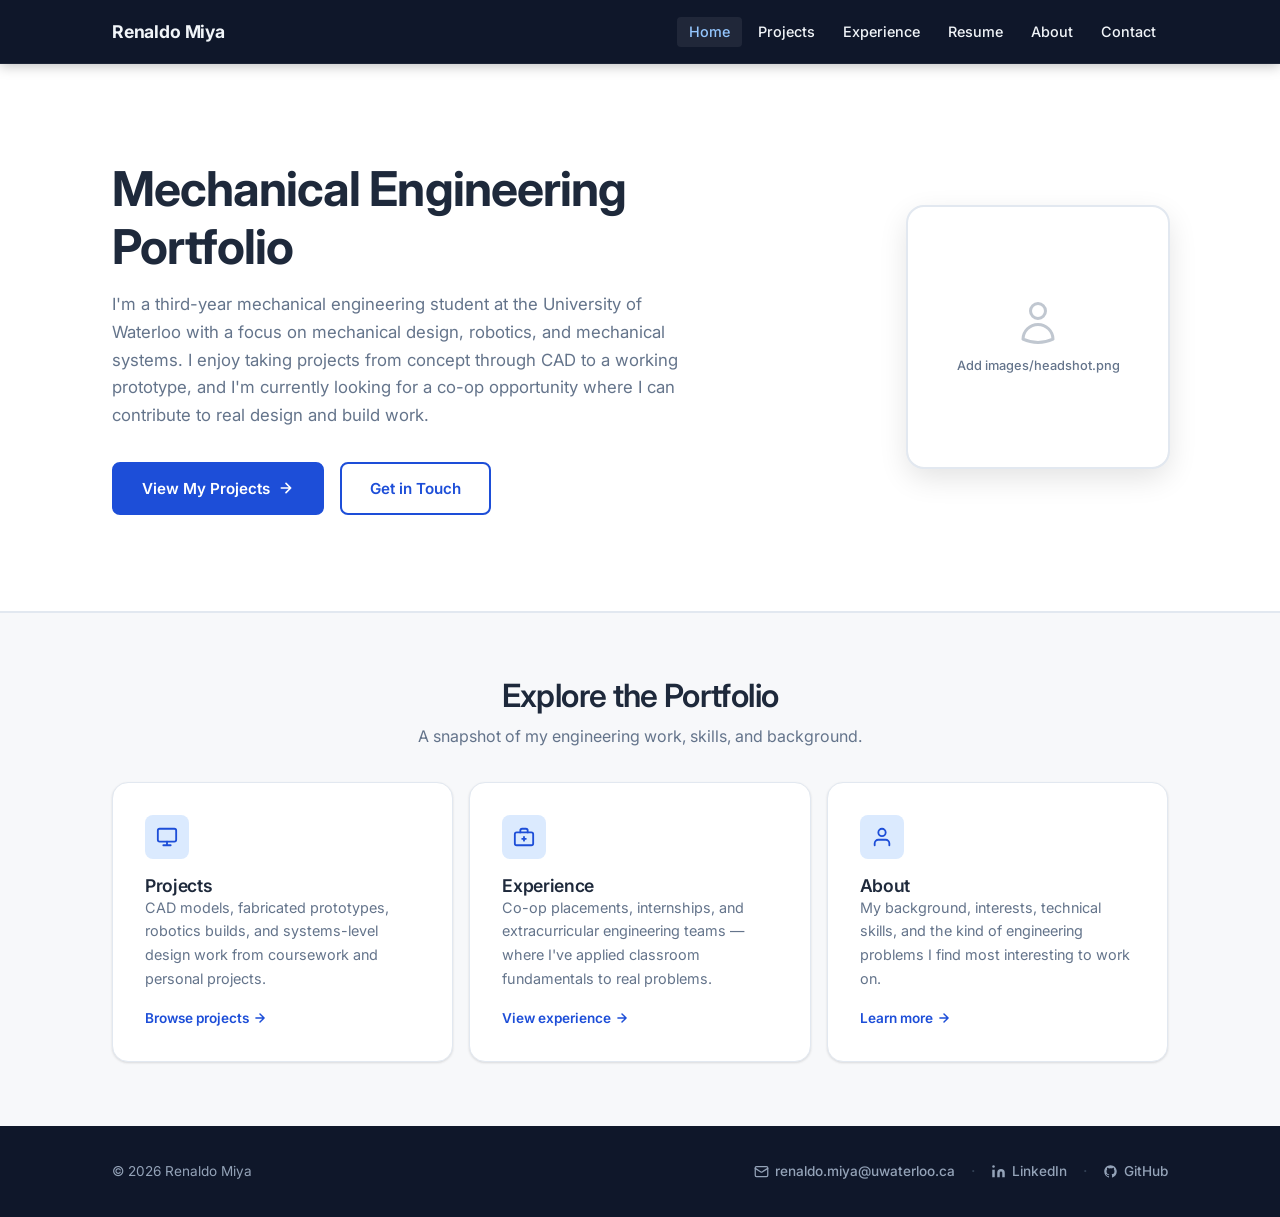
==== index.html @ 108953ff "Add files via upload" ====
<!DOCTYPE html>
<html lang="en">
<head>
  <meta charset="UTF-8" />
  <meta name="viewport" content="width=device-width, initial-scale=1.0" />
  <meta name="description" content="Renaldo Miya — Mechanical Engineering student at the University of Waterloo. Portfolio of design, robotics, and mechanical systems projects." />
  <title>Renaldo Miya — Mechanical Engineering Portfolio</title>
  <link rel="preconnect" href="https://fonts.googleapis.com" />
  <link rel="preconnect" href="https://fonts.gstatic.com" crossorigin />
  <link href="https://fonts.googleapis.com/css2?family=Inter:wght@400;500;600;700&display=swap" rel="stylesheet" />
  <link rel="stylesheet" href="style.css" />
</head>
<body>

  <!-- ======================================================
       HEADER / NAV
       ====================================================== -->
  <header class="site-header">
    <div class="container nav-inner">
      <a class="nav-logo" href="index.html">Renaldo Miya</a>

      <button class="nav-toggle" id="navToggle" aria-label="Toggle navigation" aria-expanded="false">
        <span></span>
        <span></span>
        <span></span>
      </button>

      <nav>
        <ul class="nav-links" id="navLinks" role="list">
          <li><a href="index.html"      class="active">Home</a></li>
          <li><a href="projects.html">Projects</a></li>
          <li><a href="experience.html">Experience</a></li>
          <li><a href="resume.html">Resume</a></li>
          <li><a href="about.html">About</a></li>
          <li><a href="contact.html">Contact</a></li>
        </ul>
      </nav>
    </div>
  </header>

  <main>

    <!-- ======================================================
         HERO
         ====================================================== -->
    <section class="hero">
      <div class="container hero-inner">

        <div class="hero-content">
          <h1 class="hero-headline">Mechanical Engineering Portfolio</h1>

          <p class="hero-intro">
            I'm a third-year mechanical engineering student at the University of Waterloo with a focus on
            mechanical design, robotics, and mechanical systems. I enjoy taking projects from concept through
            CAD to a working prototype, and I'm currently looking for a co-op opportunity where I can
            contribute to real design and build work.
          </p>

          <div class="hero-cta">
            <a href="projects.html" class="btn btn-primary">
              View My Projects
              <svg width="16" height="16" viewBox="0 0 24 24" fill="none" stroke="currentColor" stroke-width="2.5" stroke-linecap="round" stroke-linejoin="round" aria-hidden="true">
                <path d="M5 12h14M12 5l7 7-7 7"/>
              </svg>
            </a>
            <a href="contact.html" class="btn btn-outline">Get in Touch</a>
          </div>
        </div>

        <div class="hero-photo-wrap">
          <img
            src="images/headshot.png"
            alt="Photo of Renaldo Miya"
            class="hero-photo"
            onerror="this.parentElement.innerHTML = `
              <div class='hero-photo-placeholder'>
                <svg width='48' height='48' viewBox='0 0 24 24' fill='none' stroke='currentColor' stroke-width='1.5' aria-hidden='true'>
                  <path stroke-linecap='round' stroke-linejoin='round' d='M15.75 6a3.75 3.75 0 11-7.5 0 3.75 3.75 0 017.5 0zM4.501 20.118a7.5 7.5 0 0114.998 0A17.933 17.933 0 0112 21.75c-2.676 0-5.216-.584-7.499-1.632z'/>
                </svg>
                Add images/headshot.png
              </div>`"
          />
        </div>

      </div>
    </section>

    <hr class="divider" />

    <!-- ======================================================
         PREVIEW CARDS
         ====================================================== -->
    <section class="section preview-section">
      <div class="container">

        <div class="section-header">
          <h2>Explore the Portfolio</h2>
          <p>A snapshot of my engineering work, skills, and background.</p>
        </div>

        <div class="cards-grid">

          <!-- Projects card -->
          <a href="projects.html" class="card">
            <div class="card-icon">
              <svg width="22" height="22" viewBox="0 0 24 24" fill="none" stroke="currentColor" stroke-width="2" stroke-linecap="round" stroke-linejoin="round" aria-hidden="true">
                <rect x="2" y="3" width="20" height="14" rx="2"/>
                <path d="M8 21h8M12 17v4"/>
              </svg>
            </div>
            <div>
              <h3>Projects</h3>
              <p>CAD models, fabricated prototypes, robotics builds, and systems-level design work from coursework and personal projects.</p>
            </div>
            <span class="card-arrow">
              Browse projects
              <svg width="14" height="14" viewBox="0 0 24 24" fill="none" stroke="currentColor" stroke-width="2.5" stroke-linecap="round" stroke-linejoin="round" aria-hidden="true">
                <path d="M5 12h14M12 5l7 7-7 7"/>
              </svg>
            </span>
          </a>

          <!-- Experience card -->
          <a href="experience.html" class="card">
            <div class="card-icon">
              <svg width="22" height="22" viewBox="0 0 24 24" fill="none" stroke="currentColor" stroke-width="2" stroke-linecap="round" stroke-linejoin="round" aria-hidden="true">
                <rect x="2" y="7" width="20" height="14" rx="2"/>
                <path d="M16 7V5a2 2 0 00-2-2h-4a2 2 0 00-2 2v2"/>
                <line x1="12" y1="12" x2="12" y2="16"/>
                <line x1="10" y1="14" x2="14" y2="14"/>
              </svg>
            </div>
            <div>
              <h3>Experience</h3>
              <p>Co-op placements, internships, and extracurricular engineering teams — where I've applied classroom fundamentals to real problems.</p>
            </div>
            <span class="card-arrow">
              View experience
              <svg width="14" height="14" viewBox="0 0 24 24" fill="none" stroke="currentColor" stroke-width="2.5" stroke-linecap="round" stroke-linejoin="round" aria-hidden="true">
                <path d="M5 12h14M12 5l7 7-7 7"/>
              </svg>
            </span>
          </a>

          <!-- About card -->
          <a href="about.html" class="card">
            <div class="card-icon">
              <svg width="22" height="22" viewBox="0 0 24 24" fill="none" stroke="currentColor" stroke-width="2" stroke-linecap="round" stroke-linejoin="round" aria-hidden="true">
                <path d="M20 21v-2a4 4 0 00-4-4H8a4 4 0 00-4 4v2"/>
                <circle cx="12" cy="7" r="4"/>
              </svg>
            </div>
            <div>
              <h3>About</h3>
              <p>My background, interests, technical skills, and the kind of engineering problems I find most interesting to work on.</p>
            </div>
            <span class="card-arrow">
              Learn more
              <svg width="14" height="14" viewBox="0 0 24 24" fill="none" stroke="currentColor" stroke-width="2.5" stroke-linecap="round" stroke-linejoin="round" aria-hidden="true">
                <path d="M5 12h14M12 5l7 7-7 7"/>
              </svg>
            </span>
          </a>

        </div>
      </div>
    </section>

  </main>

  <!-- ======================================================
       FOOTER
       ====================================================== -->
  <footer class="site-footer">
    <div class="container footer-inner">
      <p class="footer-copy">&copy; 2026 Renaldo Miya</p>

      <div class="footer-links">
        <a href="mailto:renaldo.miya@uwaterloo.ca">
          <svg width="15" height="15" viewBox="0 0 24 24" fill="none" stroke="currentColor" stroke-width="2" stroke-linecap="round" stroke-linejoin="round" aria-hidden="true">
            <rect x="2" y="4" width="20" height="16" rx="2"/>
            <path d="m22 7-8.97 5.7a1.94 1.94 0 01-2.06 0L2 7"/>
          </svg>
          renaldo.miya@uwaterloo.ca
        </a>

        <span class="footer-divider" aria-hidden="true">·</span>

        <a href="https://linkedin.com/in/" target="_blank" rel="noopener noreferrer">
          <svg width="15" height="15" viewBox="0 0 24 24" fill="currentColor" aria-hidden="true">
            <path d="M16 8a6 6 0 016 6v7h-4v-7a2 2 0 00-2-2 2 2 0 00-2 2v7h-4v-7a6 6 0 016-6zM2 9h4v12H2z"/>
            <circle cx="4" cy="4" r="2"/>
          </svg>
          LinkedIn
        </a>

        <span class="footer-divider" aria-hidden="true">·</span>

        <a href="https://github.com/" target="_blank" rel="noopener noreferrer">
          <svg width="15" height="15" viewBox="0 0 24 24" fill="currentColor" aria-hidden="true">
            <path fill-rule="evenodd" clip-rule="evenodd" d="M12 2C6.477 2 2 6.477 2 12c0 4.418 2.865 8.166 6.839 9.489.5.092.682-.217.682-.482 0-.237-.009-.868-.013-1.703-2.782.604-3.369-1.342-3.369-1.342-.454-1.155-1.11-1.463-1.11-1.463-.908-.62.069-.608.069-.608 1.003.07 1.531 1.03 1.531 1.03.892 1.529 2.341 1.087 2.91.831.092-.646.35-1.086.636-1.336-2.22-.253-4.555-1.11-4.555-4.943 0-1.091.39-1.984 1.029-2.683-.103-.253-.446-1.27.098-2.647 0 0 .84-.269 2.75 1.025A9.578 9.578 0 0112 6.836c.85.004 1.705.114 2.504.336 1.909-1.294 2.747-1.025 2.747-1.025.546 1.377.203 2.394.1 2.647.64.699 1.028 1.592 1.028 2.683 0 3.842-2.339 4.687-4.566 4.935.359.309.678.919.678 1.852 0 1.336-.012 2.415-.012 2.743 0 .267.18.578.688.48C19.138 20.163 22 16.418 22 12c0-5.523-4.477-10-10-10z"/>
          </svg>
          GitHub
        </a>
      </div>
    </div>
  </footer>

  <!-- ======================================================
       NAV TOGGLE SCRIPT
       ====================================================== -->
  <script>
    const toggle = document.getElementById('navToggle');
    const links  = document.getElementById('navLinks');

    toggle.addEventListener('click', () => {
      const open = links.classList.toggle('open');
      toggle.classList.toggle('open', open);
      toggle.setAttribute('aria-expanded', String(open));
    });

    // Close drawer when a link is tapped on mobile
    links.querySelectorAll('a').forEach(a => {
      a.addEventListener('click', () => {
        links.classList.remove('open');
        toggle.classList.remove('open');
        toggle.setAttribute('aria-expanded', 'false');
      });
    });
  </script>

</body>
</html>
---- style.css ----
/* ============================================================
   TOKENS
   ============================================================ */
:root {
  --color-bg:           #f7f8fa;
  --color-surface:      #ffffff;
  --color-text:         #1e293b;
  --color-text-muted:   #64748b;
  --color-accent:       #1d4ed8;
  --color-accent-dark:  #1e40af;
  --color-accent-light: #dbeafe;
  --color-border:       #e2e8f0;
  --color-nav-bg:       #0f172a;
  --color-nav-text:     #f1f5f9;
  --color-nav-hover:    #93c5fd;
  --color-footer-bg:    #0f172a;
  --color-footer-text:  #94a3b8;

  --font-sans: 'Inter', system-ui, -apple-system, sans-serif;
  --font-mono: 'JetBrains Mono', 'Fira Code', monospace;

  --radius-sm:  4px;
  --radius-md:  8px;
  --radius-lg:  16px;

  --shadow-sm:  0 1px 3px rgba(0,0,0,.08), 0 1px 2px rgba(0,0,0,.05);
  --shadow-md:  0 4px 12px rgba(0,0,0,.10), 0 2px 4px rgba(0,0,0,.06);
  --shadow-lg:  0 10px 30px rgba(0,0,0,.12);

  --space-xs:   0.25rem;
  --space-sm:   0.5rem;
  --space-md:   1rem;
  --space-lg:   2rem;
  --space-xl:   4rem;
  --space-2xl:  6rem;

  --max-width:  1120px;
  --nav-height: 64px;
}

/* ============================================================
   RESET & BASE
   ============================================================ */
*, *::before, *::after { box-sizing: border-box; margin: 0; padding: 0; }

html {
  font-size: 16px;
  scroll-behavior: smooth;
  -webkit-text-size-adjust: 100%;
}

body {
  font-family: var(--font-sans);
  background: var(--color-bg);
  color: var(--color-text);
  line-height: 1.65;
  min-height: 100vh;
  display: flex;
  flex-direction: column;
}

main { flex: 1; }

img { display: block; max-width: 100%; height: auto; }

a { color: var(--color-accent); text-decoration: none; }
a:hover { text-decoration: underline; }

ul, ol { list-style: none; }

/* ============================================================
   TYPOGRAPHY
   ============================================================ */
h1, h2, h3, h4 {
  line-height: 1.2;
  letter-spacing: -0.02em;
  color: var(--color-text);
}

h1 { font-size: clamp(2rem, 5vw, 3rem);   font-weight: 700; }
h2 { font-size: clamp(1.5rem, 3vw, 2rem); font-weight: 600; }
h3 { font-size: 1.2rem; font-weight: 600; }

p { max-width: 65ch; }

/* ============================================================
   LAYOUT UTILITIES
   ============================================================ */
.container {
  width: 100%;
  max-width: var(--max-width);
  margin-inline: auto;
  padding-inline: var(--space-lg);
}

.section {
  padding-block: var(--space-xl);
}

/* ============================================================
   BUTTONS
   ============================================================ */
.btn {
  display: inline-flex;
  align-items: center;
  gap: var(--space-sm);
  padding: 0.75rem 1.75rem;
  border-radius: var(--radius-md);
  font-family: var(--font-sans);
  font-size: 0.95rem;
  font-weight: 600;
  cursor: pointer;
  border: 2px solid transparent;
  transition: background 0.2s, color 0.2s, border-color 0.2s, transform 0.1s;
  text-decoration: none;
}

.btn:hover { transform: translateY(-1px); text-decoration: none; }
.btn:active { transform: translateY(0); }

.btn-primary {
  background: var(--color-accent);
  color: #fff;
  border-color: var(--color-accent);
}
.btn-primary:hover {
  background: var(--color-accent-dark);
  border-color: var(--color-accent-dark);
  color: #fff;
}

.btn-outline {
  background: transparent;
  color: var(--color-accent);
  border-color: var(--color-accent);
}
.btn-outline:hover {
  background: var(--color-accent-light);
}

/* ============================================================
   HEADER & NAVIGATION
   ============================================================ */
.site-header {
  position: sticky;
  top: 0;
  z-index: 100;
  background: var(--color-nav-bg);
  height: var(--nav-height);
  border-bottom: 1px solid rgba(255,255,255,.06);
  box-shadow: 0 2px 12px rgba(0,0,0,.25);
}

.nav-inner {
  height: 100%;
  display: flex;
  align-items: center;
  justify-content: space-between;
}

.nav-logo {
  font-size: 1.1rem;
  font-weight: 700;
  color: var(--color-nav-text);
  letter-spacing: -0.01em;
  white-space: nowrap;
  text-decoration: none;
}
.nav-logo:hover { color: var(--color-nav-hover); text-decoration: none; }

.nav-links {
  display: flex;
  align-items: center;
  gap: var(--space-xs);
}

.nav-links a {
  color: var(--color-nav-text);
  font-size: 0.9rem;
  font-weight: 500;
  padding: 0.4rem 0.75rem;
  border-radius: var(--radius-sm);
  transition: color 0.15s, background 0.15s;
  text-decoration: none;
}

.nav-links a:hover,
.nav-links a.active {
  color: var(--color-nav-hover);
  background: rgba(255,255,255,.07);
  text-decoration: none;
}

/* Hamburger */
.nav-toggle {
  display: none;
  flex-direction: column;
  justify-content: center;
  gap: 5px;
  background: none;
  border: none;
  cursor: pointer;
  padding: 6px;
  border-radius: var(--radius-sm);
  transition: background 0.15s;
}

.nav-toggle:hover { background: rgba(255,255,255,.1); }

.nav-toggle span {
  display: block;
  width: 22px;
  height: 2px;
  background: var(--color-nav-text);
  border-radius: 2px;
  transition: transform 0.25s, opacity 0.25s;
}

.nav-toggle.open span:nth-child(1) { transform: translateY(7px) rotate(45deg); }
.nav-toggle.open span:nth-child(2) { opacity: 0; }
.nav-toggle.open span:nth-child(3) { transform: translateY(-7px) rotate(-45deg); }

/* Mobile drawer */
@media (max-width: 680px) {
  .site-header { height: auto; }

  .nav-inner {
    flex-wrap: wrap;
    padding-block: 0;
    height: var(--nav-height);
  }

  .nav-toggle { display: flex; }

  .nav-links {
    display: none;
    flex-direction: column;
    align-items: flex-start;
    width: 100%;
    padding: var(--space-md) 0 var(--space-md);
    border-top: 1px solid rgba(255,255,255,.08);
    gap: 2px;
  }

  .nav-links.open { display: flex; }

  .nav-links a {
    width: 100%;
    padding: 0.6rem 0.75rem;
    font-size: 0.95rem;
  }
}

/* ============================================================
   FOOTER
   ============================================================ */
.site-footer {
  background: var(--color-footer-bg);
  color: var(--color-footer-text);
  padding-block: var(--space-lg);
  margin-top: auto;
}

.footer-inner {
  display: flex;
  align-items: center;
  justify-content: space-between;
  flex-wrap: wrap;
  gap: var(--space-md);
}

.footer-copy { font-size: 0.85rem; }

.footer-links {
  display: flex;
  align-items: center;
  gap: var(--space-md);
}

.footer-links a {
  color: var(--color-footer-text);
  font-size: 0.85rem;
  font-weight: 500;
  transition: color 0.15s;
  text-decoration: none;
  display: flex;
  align-items: center;
  gap: 6px;
}

.footer-links a:hover { color: var(--color-nav-hover); text-decoration: none; }

.footer-divider { color: #334155; }

@media (max-width: 560px) {
  .footer-inner { flex-direction: column; align-items: flex-start; }
}

/* ============================================================
   HOME — HERO
   ============================================================ */
.hero {
  background: var(--color-surface);
  padding-block: var(--space-2xl);
  border-bottom: 1px solid var(--color-border);
}

.hero-inner {
  display: grid;
  grid-template-columns: 1fr auto;
  gap: var(--space-xl);
  align-items: center;
}

.hero-content { max-width: 580px; }

.hero-eyebrow {
  display: inline-flex;
  align-items: center;
  gap: var(--space-sm);
  font-size: 0.8rem;
  font-weight: 600;
  letter-spacing: 0.12em;
  text-transform: uppercase;
  color: var(--color-accent);
  background: var(--color-accent-light);
  border-radius: 100px;
  padding: 0.3rem 0.9rem;
  margin-bottom: var(--space-md);
}

.hero-headline {
  margin-bottom: var(--space-md);
}

.hero-intro {
  color: var(--color-text-muted);
  font-size: 1.05rem;
  margin-bottom: var(--space-lg);
  max-width: 55ch;
}

.hero-cta { display: flex; gap: var(--space-md); flex-wrap: wrap; }

/* Headshot */
.hero-photo-wrap {
  flex-shrink: 0;
}

.hero-photo {
  display: block;
  width: 260px;
  height: 260px;
  border-radius: var(--radius-lg);
  object-fit: cover;
  object-position: center top;
  box-shadow: var(--shadow-lg);
  border: 4px solid var(--color-surface);
  outline: 2px solid var(--color-border);
}

.hero-photo-placeholder {
  width: 260px;
  height: 260px;
  border-radius: var(--radius-lg);
  background: #ffffff;
  display: flex;
  flex-direction: column;
  align-items: center;
  justify-content: center;
  color: var(--color-text-muted);
  font-size: 0.8rem;
  font-weight: 500;
  gap: var(--space-sm);
  box-shadow: var(--shadow-lg);
  border: 4px solid var(--color-surface);
  outline: 2px solid var(--color-border);
}

.hero-photo-placeholder svg { opacity: .4; }

@media (max-width: 720px) {
  .hero-inner {
    grid-template-columns: 1fr;
    gap: var(--space-lg);
  }

  .hero-photo-wrap {
    order: -1;
    display: flex;
    justify-content: center;
  }

  .hero-photo,
  .hero-photo-placeholder {
    width: 180px;
    height: 180px;
  }

  .hero { padding-block: var(--space-xl); }
}

/* ============================================================
   HOME — PREVIEW CARDS
   ============================================================ */
.preview-section {
  background: var(--color-bg);
}

.preview-section .section-header {
  text-align: center;
  margin-bottom: var(--space-lg);
}

.preview-section .section-header p {
  color: var(--color-text-muted);
  margin-inline: auto;
  margin-top: 0.5rem;
}

.cards-grid {
  display: grid;
  grid-template-columns: repeat(3, 1fr);
  gap: var(--space-md);
}

.card {
  background: var(--color-surface);
  border: 1px solid var(--color-border);
  border-radius: var(--radius-lg);
  padding: var(--space-lg);
  display: flex;
  flex-direction: column;
  gap: var(--space-md);
  box-shadow: var(--shadow-sm);
  transition: box-shadow 0.2s, transform 0.2s, border-color 0.2s;
  text-decoration: none;
  color: inherit;
}

.card:hover {
  box-shadow: var(--shadow-md);
  transform: translateY(-3px);
  border-color: var(--color-accent);
  text-decoration: none;
  color: inherit;
}

.card-icon {
  width: 44px;
  height: 44px;
  border-radius: var(--radius-md);
  background: var(--color-accent-light);
  display: flex;
  align-items: center;
  justify-content: center;
  flex-shrink: 0;
}

.card-icon svg { color: var(--color-accent); }

.card h3 { font-size: 1.1rem; }

.card p {
  color: var(--color-text-muted);
  font-size: 0.9rem;
  flex: 1;
  max-width: none;
}

.card-arrow {
  display: inline-flex;
  align-items: center;
  gap: 4px;
  font-size: 0.85rem;
  font-weight: 600;
  color: var(--color-accent);
  margin-top: auto;
}

@media (max-width: 800px) {
  .cards-grid { grid-template-columns: repeat(2, 1fr); }
}

@media (max-width: 520px) {
  .cards-grid { grid-template-columns: 1fr; }
}

/* ============================================================
   SECTION DIVIDER
   ============================================================ */
.divider {
  border: none;
  border-top: 1px solid var(--color-border);
  margin-block: 0;
}

/* ============================================================
   PAGE HERO (for inner pages)
   ============================================================ */
.page-hero {
  background: var(--color-nav-bg);
  color: var(--color-nav-text);
  padding-block: var(--space-xl);
  border-bottom: 1px solid rgba(255,255,255,.06);
}

.page-hero h1 { color: #fff; margin-bottom: 0.5rem; }
.page-hero p  { color: var(--color-footer-text); max-width: 60ch; }

/* ============================================================
   UTILITIES
   ============================================================ */
.text-muted  { color: var(--color-text-muted); }
.text-accent { color: var(--color-accent); }
.text-center { text-align: center; }
.mt-sm { margin-top: var(--space-sm); }
.mt-md { margin-top: var(--space-md); }
.mt-lg { margin-top: var(--space-lg); }

/* ============================================================
   PROJECT TILE GRID
   ============================================================ */
.projects-grid {
  display: grid;
  grid-template-columns: repeat(3, 1fr);
  gap: var(--space-md);
}

@media (max-width: 800px) {
  .projects-grid { grid-template-columns: repeat(2, 1fr); }
}
@media (max-width: 500px) {
  .projects-grid { grid-template-columns: 1fr; }
}

.project-tile {
  display: block;
  text-decoration: none;
  color: inherit;
  background: var(--color-surface);
  border: 1px solid var(--color-border);
  border-radius: var(--radius-lg);
  overflow: hidden;
  box-shadow: var(--shadow-sm);
  transition: transform 0.2s, box-shadow 0.2s, border-color 0.2s;
}

.project-tile:hover {
  transform: translateY(-4px);
  box-shadow: var(--shadow-md);
  border-color: var(--color-accent);
  text-decoration: none;
  color: inherit;
}

.project-tile__img-wrap {
  width: 100%;
  height: 210px;
  overflow: hidden;
  background: #ffffff;
}

.project-tile__img {
  width: 100%;
  height: 100%;
  object-fit: cover;
  display: block;
  transition: transform 0.35s ease;
}

.project-tile:hover .project-tile__img {
  transform: scale(1.04);
}

.project-tile__info {
  padding: var(--space-md);
  border-top: 1px solid var(--color-border);
}

.project-tile__info h3 {
  font-size: 0.975rem;
  margin-bottom: 4px;
  line-height: 1.35;
}

.project-tile__subtitle {
  color: var(--color-text-muted);
  font-size: 0.82rem;
  max-width: none;
  margin: 0;
}

/* ============================================================
   BACK LINK
   ============================================================ */
.back-link {
  display: inline-flex;
  align-items: center;
  gap: 6px;
  color: var(--color-text-muted);
  font-size: 0.875rem;
  font-weight: 500;
  text-decoration: none;
  transition: color 0.15s;
}

.back-link:hover { color: var(--color-accent); text-decoration: none; }

/* ============================================================
   PROJECT DETAIL PAGE
   ============================================================ */
.project-detail { padding-block: var(--space-xl); }

.project-detail__header {
  margin-bottom: var(--space-xl);
  padding-bottom: var(--space-lg);
  border-bottom: 2px solid var(--color-border);
}

.project-detail__header h1 {
  font-size: clamp(1.4rem, 3.5vw, 2.1rem);
  margin-block: var(--space-md) var(--space-sm);
}

/* ALTERNATING BLOCKS */
.project-block {
  display: grid;
  grid-template-columns: 1fr 1fr;
  gap: var(--space-xl);
  align-items: start;
  padding-block: var(--space-xl);
  border-bottom: 1px solid var(--color-border);
}

.project-block.photo-left .block-photo { order: -1; }

.project-block.text-only {
  grid-template-columns: minmax(0, 680px);
}

/* Section label + heading */
.block-label {
  display: block;
  font-size: 0.7rem;
  font-weight: 700;
  letter-spacing: 0.12em;
  text-transform: uppercase;
  color: var(--color-accent);
  margin-bottom: 0.4rem;
}

.block-text h3 {
  font-size: 1.25rem;
  margin-bottom: var(--space-md);
}

.block-text p {
  color: var(--color-text-muted);
  line-height: 1.8;
  max-width: none;
}

.block-text p + p { margin-top: var(--space-md); }

/* Photo + caption */
.block-photo figure {
  width: 100%;
  overflow: hidden;
  border-radius: var(--radius-md);
  box-shadow: var(--shadow-sm);
  background: #ffffff;
}

.block-photo img {
  display: block;
  width: 100%;
  height: auto;
  max-height: 520px;
  object-fit: cover;
}

/* Portrait variant — white box shrinks to hug the image with even padding */
.block-photo--portrait {
  display: flex;
  justify-content: center;
  align-items: flex-start;
}

.block-photo--portrait figure {
  width: fit-content;
  max-width: 100%;
  padding: 0.5rem 4rem;
  margin: 0;
}

.block-photo--portrait img {
  width: auto;
  max-width: 100%;
  max-height: 320px;
  height: auto;
  object-fit: contain;
}

@media (max-width: 720px) {
  .block-photo--portrait {
    justify-content: flex-start;
  }
}

.block-photo figcaption {
  font-style: italic;
  font-size: 0.8rem;
  color: var(--color-text-muted);
  margin-top: 0.5rem;
  text-align: center;
  line-height: 1.5;
}

/* Skill tags */
.skill-tags {
  display: flex;
  flex-wrap: wrap;
  gap: var(--space-sm);
  margin-top: var(--space-md);
}

.skill-tag {
  display: inline-block;
  background: var(--color-accent-light);
  color: var(--color-accent-dark);
  font-size: 0.8rem;
  font-weight: 600;
  padding: 0.3rem 0.75rem;
  border-radius: 100px;
  white-space: nowrap;
}

/* Bottom back-link row */
.detail-bottom-nav {
  display: flex;
  justify-content: flex-start;
  padding-top: var(--space-xl);
}

@media (max-width: 720px) {
  .project-block {
    grid-template-columns: 1fr;
    gap: var(--space-lg);
  }
  /* Reset photo order on mobile — photo always follows its text */
  .project-block.photo-left .block-photo { order: 0; }
}

/* ============================================================
   EXPERIENCE PAGE
   ============================================================ */
.exp-intro {
  color: var(--color-text-muted);
  font-size: 1.05rem;
  max-width: 65ch;
  margin-bottom: var(--space-xl);
}

.experience-list {
  display: flex;
  flex-direction: column;
  gap: var(--space-lg);
}

.exp-card {
  background: var(--color-surface);
  border: 1px solid var(--color-border);
  border-left: 4px solid var(--color-accent);
  border-radius: var(--radius-lg);
  box-shadow: var(--shadow-sm);
  overflow: hidden;
}

/* Card header */
.exp-header {
  padding: var(--space-lg) var(--space-lg) var(--space-md);
  border-bottom: 1px solid var(--color-border);
}

.exp-role {
  font-size: 1.15rem;
  font-weight: 700;
  color: var(--color-text);
  margin-bottom: 3px;
}

.exp-org {
  font-size: 0.975rem;
  font-weight: 600;
  color: var(--color-accent);
  margin-bottom: 4px;
}

.exp-meta {
  display: flex;
  flex-wrap: wrap;
  gap: 0.5rem 1.25rem;
  color: var(--color-text-muted);
  font-size: 0.82rem;
  margin-bottom: 6px;
}

.exp-meta-item {
  display: flex;
  align-items: center;
  gap: 5px;
}

.exp-context {
  font-style: italic;
  font-size: 0.82rem;
  color: var(--color-text-muted);
  max-width: none;
  margin-top: 2px;
}

/* Card body */
.exp-body {
  padding: var(--space-lg);
  display: grid;
  grid-template-columns: 1fr 440px;
  gap: var(--space-lg);
  align-items: start;
}

.exp-body.no-photo {
  grid-template-columns: 1fr;
}

.exp-description ul {
  list-style: none;
  display: flex;
  flex-direction: column;
  gap: 0.6rem;
}

.exp-description p {
  color: var(--color-text-muted);
  font-size: 0.925rem;
  line-height: 1.8;
  max-width: none;
}

.exp-description p + p { margin-top: var(--space-md); }

.exp-description li {
  position: relative;
  padding-left: 1.1rem;
  color: var(--color-text-muted);
  font-size: 0.925rem;
  line-height: 1.7;
}

.exp-description li::before {
  content: '';
  position: absolute;
  left: 0;
  top: 0.65em;
  width: 5px;
  height: 5px;
  border-radius: 50%;
  background: var(--color-accent);
  flex-shrink: 0;
}

.exp-photo {
  border-radius: var(--radius-md);
  overflow: hidden;
  aspect-ratio: 4 / 3;
  box-shadow: var(--shadow-sm);
  background: #ffffff;
}

.exp-photo img {
  width: 100%;
  height: 100%;
  object-fit: cover;
  object-position: center top;
  display: block;
}

@media (max-width: 700px) {
  .exp-body {
    grid-template-columns: 1fr;
  }

  .exp-photo {
    max-width: 280px;
  }
}

/* ============================================================
   RESUME PAGE
   ============================================================ */
.resume-page-top {
  display: flex;
  align-items: baseline;
  justify-content: space-between;
  flex-wrap: wrap;
  gap: var(--space-md);
  margin-bottom: var(--space-lg);
}

.resume-card {
  background: var(--color-surface);
  border: 1px solid var(--color-border);
  border-radius: var(--radius-lg);
  box-shadow: var(--shadow-sm);
  padding: var(--space-xl) var(--space-xl);
  max-width: 860px;
}

/* Resume name block */
.resume-name {
  font-size: 1.75rem;
  font-weight: 700;
  letter-spacing: -0.02em;
  margin-bottom: 4px;
}

.resume-title {
  font-size: 0.95rem;
  color: var(--color-text-muted);
  margin-bottom: var(--space-sm);
}

.resume-contact {
  display: flex;
  flex-wrap: wrap;
  gap: 0.4rem 1.5rem;
  font-size: 0.85rem;
  color: var(--color-text-muted);
  margin-bottom: 0;
}

.resume-contact a {
  color: var(--color-text-muted);
  text-decoration: none;
}
.resume-contact a:hover { color: var(--color-accent); }

.resume-contact-item {
  display: flex;
  align-items: center;
  gap: 5px;
}

/* Section */
.resume-section {
  margin-top: var(--space-lg);
  padding-top: var(--space-lg);
  border-top: 2px solid var(--color-border);
}

.resume-section:first-of-type {
  margin-top: var(--space-lg);
  padding-top: var(--space-lg);
}

.resume-section-title {
  font-size: 0.7rem;
  font-weight: 700;
  letter-spacing: 0.12em;
  text-transform: uppercase;
  color: var(--color-accent);
  margin-bottom: var(--space-md);
}

/* Entry */
.resume-entry {
  margin-bottom: var(--space-lg);
}

.resume-entry:last-child { margin-bottom: 0; }

.resume-entry-header {
  display: flex;
  justify-content: space-between;
  align-items: baseline;
  flex-wrap: wrap;
  gap: 4px var(--space-lg);
  margin-bottom: 3px;
}

.resume-entry-role {
  font-size: 0.975rem;
  font-weight: 700;
  color: var(--color-text);
}

.resume-entry-dates {
  font-size: 0.82rem;
  color: var(--color-text-muted);
  white-space: nowrap;
}

.resume-entry-org {
  font-size: 0.875rem;
  font-weight: 600;
  color: var(--color-accent);
  margin-bottom: var(--space-sm);
}

.resume-entry ul {
  list-style: none;
  display: flex;
  flex-direction: column;
  gap: 0.45rem;
}

.resume-entry li {
  position: relative;
  padding-left: 1.05rem;
  font-size: 0.875rem;
  color: var(--color-text-muted);
  line-height: 1.7;
  max-width: none;
}

.resume-entry li::before {
  content: '';
  position: absolute;
  left: 0;
  top: 0.62em;
  width: 4px;
  height: 4px;
  border-radius: 50%;
  background: var(--color-accent);
}

/* Skills */
.resume-skills {
  display: flex;
  flex-wrap: wrap;
  gap: var(--space-sm);
}

.resume-skill {
  font-size: 0.82rem;
  font-weight: 500;
  color: var(--color-text-muted);
  background: var(--color-bg);
  border: 1px solid var(--color-border);
  border-radius: 100px;
  padding: 0.25rem 0.75rem;
}

/* Education */
.resume-edu-school {
  font-size: 0.975rem;
  font-weight: 700;
  color: var(--color-text);
}

.resume-edu-degree {
  font-size: 0.875rem;
  color: var(--color-text-muted);
  margin-top: 2px;
}

.resume-edu-note {
  font-size: 0.82rem;
  color: var(--color-text-muted);
  font-style: italic;
  margin-top: 3px;
}

@media (max-width: 600px) {
  .resume-card { padding: var(--space-lg); }
  .resume-entry-header { flex-direction: column; gap: 1px; }
  .resume-page-top { flex-direction: column; align-items: flex-start; }
}

/* ============================================================
   ABOUT PAGE
   ============================================================ */
.about-intro {
  display: grid;
  grid-template-columns: 1fr 260px;
  gap: var(--space-xl);
  align-items: start;
  padding-bottom: var(--space-xl);
  border-bottom: 1px solid var(--color-border);
}

.about-intro-text h1 {
  margin-bottom: var(--space-md);
}

.about-intro-text p {
  color: var(--color-text-muted);
  line-height: 1.85;
  font-size: 1.02rem;
}

.about-photo {
  display: block;
  width: 100%;
  aspect-ratio: 3 / 4;
  object-fit: cover;
  object-position: center top;
  border-radius: var(--radius-lg);
  box-shadow: var(--shadow-lg);
  background: #ffffff;
  overflow: hidden;
}

.about-section {
  padding-block: var(--space-xl);
  border-bottom: 1px solid var(--color-border);
}

.about-section h2 {
  font-size: 1.35rem;
  margin-bottom: var(--space-md);
}

.about-section p {
  color: var(--color-text-muted);
  line-height: 1.85;
  font-size: 1.02rem;
  max-width: 72ch;
}

/* Hobby cards */
.hobby-grid {
  display: grid;
  grid-template-columns: repeat(3, 1fr);
  gap: var(--space-md);
  margin-top: var(--space-lg);
}

.hobby-card {
  background: var(--color-surface);
  border: 1px solid var(--color-border);
  border-radius: var(--radius-lg);
  overflow: hidden;
  box-shadow: var(--shadow-sm);
  display: flex;
  flex-direction: column;
}

.hobby-card__img-wrap {
  width: 100%;
  height: 160px;
  overflow: hidden;
  background: #ffffff;
  flex-shrink: 0;
}

.hobby-card__img {
  width: 100%;
  height: 100%;
  object-fit: cover;
  display: block;
}

.hobby-card__body {
  padding: var(--space-md);
  flex: 1;
}

.hobby-card__body h3 {
  font-size: 1rem;
  margin-bottom: var(--space-sm);
}

.hobby-card__body p {
  color: var(--color-text-muted);
  font-size: 0.875rem;
  line-height: 1.75;
  max-width: none;
}

/* Closing CTA */
.about-cta-section {
  padding-top: var(--space-xl);
}

.about-cta-section p {
  color: var(--color-text-muted);
  font-size: 1.02rem;
  line-height: 1.75;
  max-width: 68ch;
  margin-bottom: var(--space-lg);
}

.about-cta {
  display: flex;
  align-items: center;
  gap: var(--space-md);
  flex-wrap: wrap;
}

.about-cta-link {
  font-size: 0.9rem;
  font-weight: 600;
  color: var(--color-text-muted);
  text-decoration: none;
  display: inline-flex;
  align-items: center;
  gap: 5px;
  transition: color 0.15s;
}

.about-cta-link:hover { color: var(--color-accent); text-decoration: none; }

@media (max-width: 740px) {
  .about-intro {
    grid-template-columns: 1fr;
  }

  .about-intro .about-photo {
    width: 180px;
    aspect-ratio: 1;
    margin-inline: auto;
  }
}

@media (max-width: 700px) {
  .hobby-grid { grid-template-columns: 1fr; }
}

@media (max-width: 500px) and (min-width: 401px) {
  .hobby-grid { grid-template-columns: repeat(2, 1fr); }
}

/* ============================================================
   CONTACT PAGE
   ============================================================ */
.contact-wrap {
  max-width: 560px;
}

.contact-intro {
  color: var(--color-text-muted);
  font-size: 1.05rem;
  line-height: 1.75;
  margin-top: var(--space-md);
  margin-bottom: var(--space-xl);
}

.contact-list {
  display: flex;
  flex-direction: column;
  gap: var(--space-sm);
  margin-bottom: var(--space-xl);
}

.contact-item {
  display: flex;
  align-items: center;
  gap: var(--space-md);
  background: var(--color-surface);
  border: 1px solid var(--color-border);
  border-radius: var(--radius-md);
  padding: 1rem 1.25rem;
  text-decoration: none;
  color: inherit;
  box-shadow: var(--shadow-sm);
  transition: border-color 0.15s, box-shadow 0.15s, transform 0.15s;
}

.contact-item:hover {
  border-color: var(--color-accent);
  box-shadow: var(--shadow-md);
  transform: translateY(-2px);
  text-decoration: none;
  color: inherit;
}

.contact-item-icon {
  width: 40px;
  height: 40px;
  border-radius: var(--radius-md);
  background: var(--color-accent-light);
  display: flex;
  align-items: center;
  justify-content: center;
  flex-shrink: 0;
  color: var(--color-accent);
}

.contact-item-label {
  font-size: 0.72rem;
  font-weight: 700;
  letter-spacing: 0.1em;
  text-transform: uppercase;
  color: var(--color-text-muted);
  margin-bottom: 2px;
}

.contact-item-value {
  font-size: 0.975rem;
  font-weight: 600;
  color: var(--color-text);
}

.contact-closing {
  color: var(--color-text-muted);
  font-size: 0.9rem;
}

/* ============================================================
   PRINT STYLES
   ============================================================ */
@media print {
  .site-header,
  .site-footer,
  .resume-page-top > h1,
  .resume-page-top > .btn { display: none; }

  .resume-page-top { margin: 0; }

  body { background: #fff; }

  .resume-card {
    box-shadow: none;
    border: none;
    border-radius: 0;
    padding: 0;
    max-width: 100%;
  }

  .section { padding-block: 0; }

  .resume-name  { font-size: 1.5rem; }
  .resume-entry li,
  .resume-entry-role,
  .resume-entry-org,
  .resume-entry-dates { color: #000; }
  .resume-section-title { color: #000; }
  .resume-contact a { color: #000; }
  .resume-skill { border-color: #ccc; color: #333; background: none; }
  .resume-section { border-top-color: #ccc; }

  a[href]::after { content: none; }
}
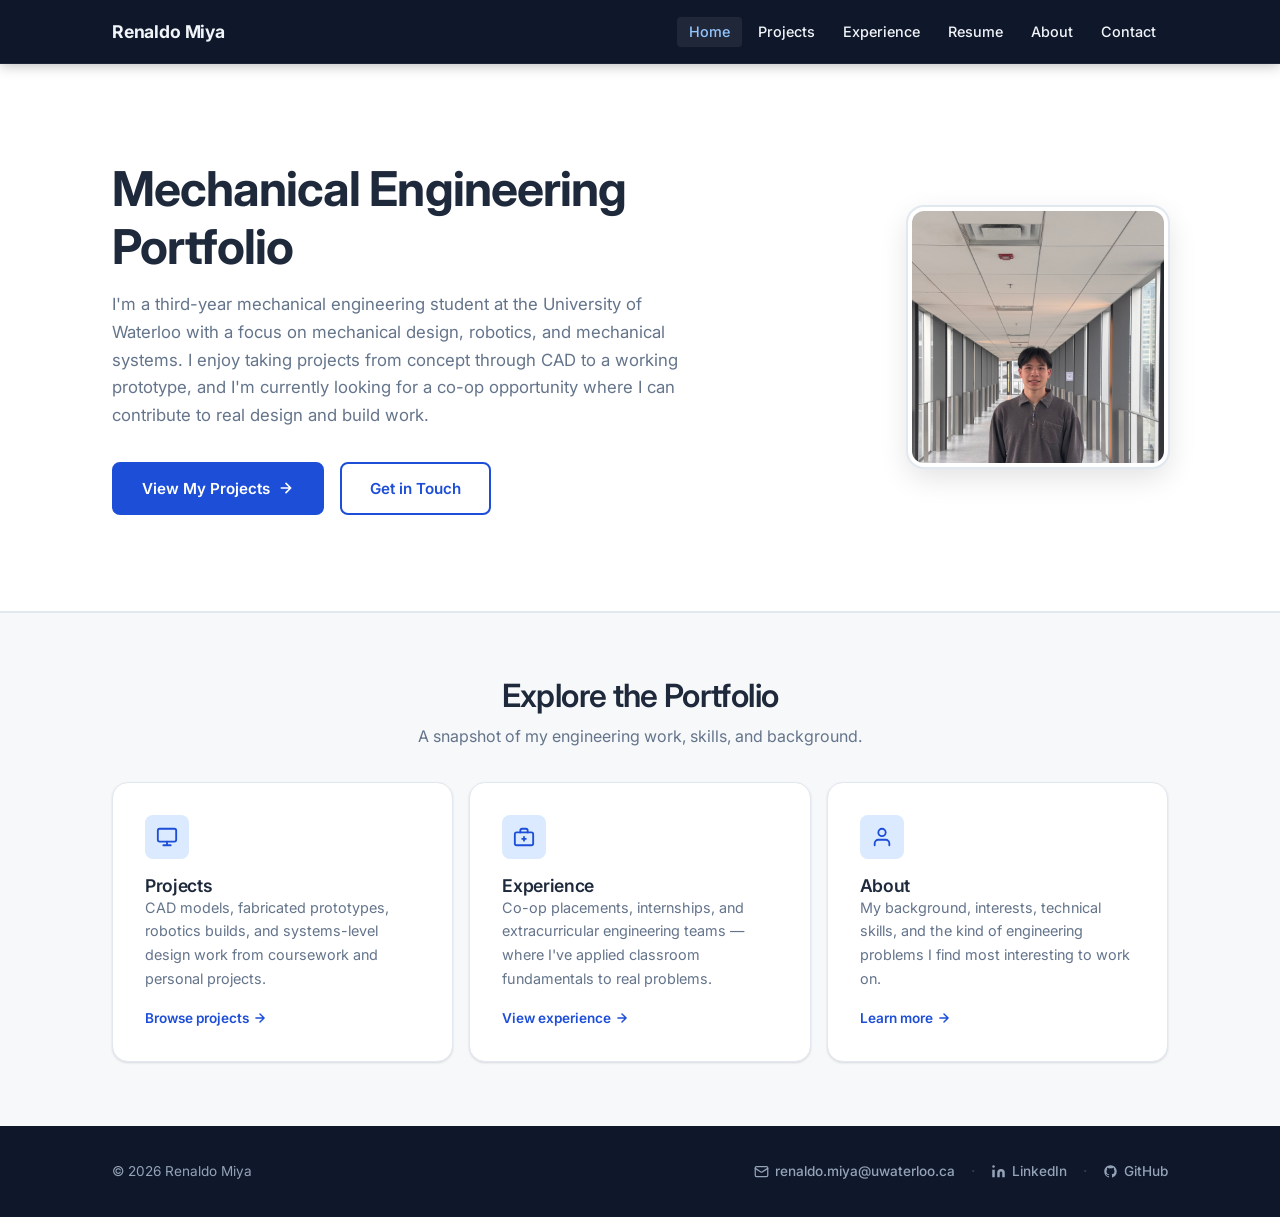
==== commit dfe162ea: "Update index.html" ====
--- a/index.html
+++ b/index.html
@@ -69,7 +69,7 @@
 
         <div class="hero-photo-wrap">
           <img
-            src="images/headshot.png"
+            src="images/headshot.jpeg"
             alt="Photo of Renaldo Miya"
             class="hero-photo"
             onerror="this.parentElement.innerHTML = `
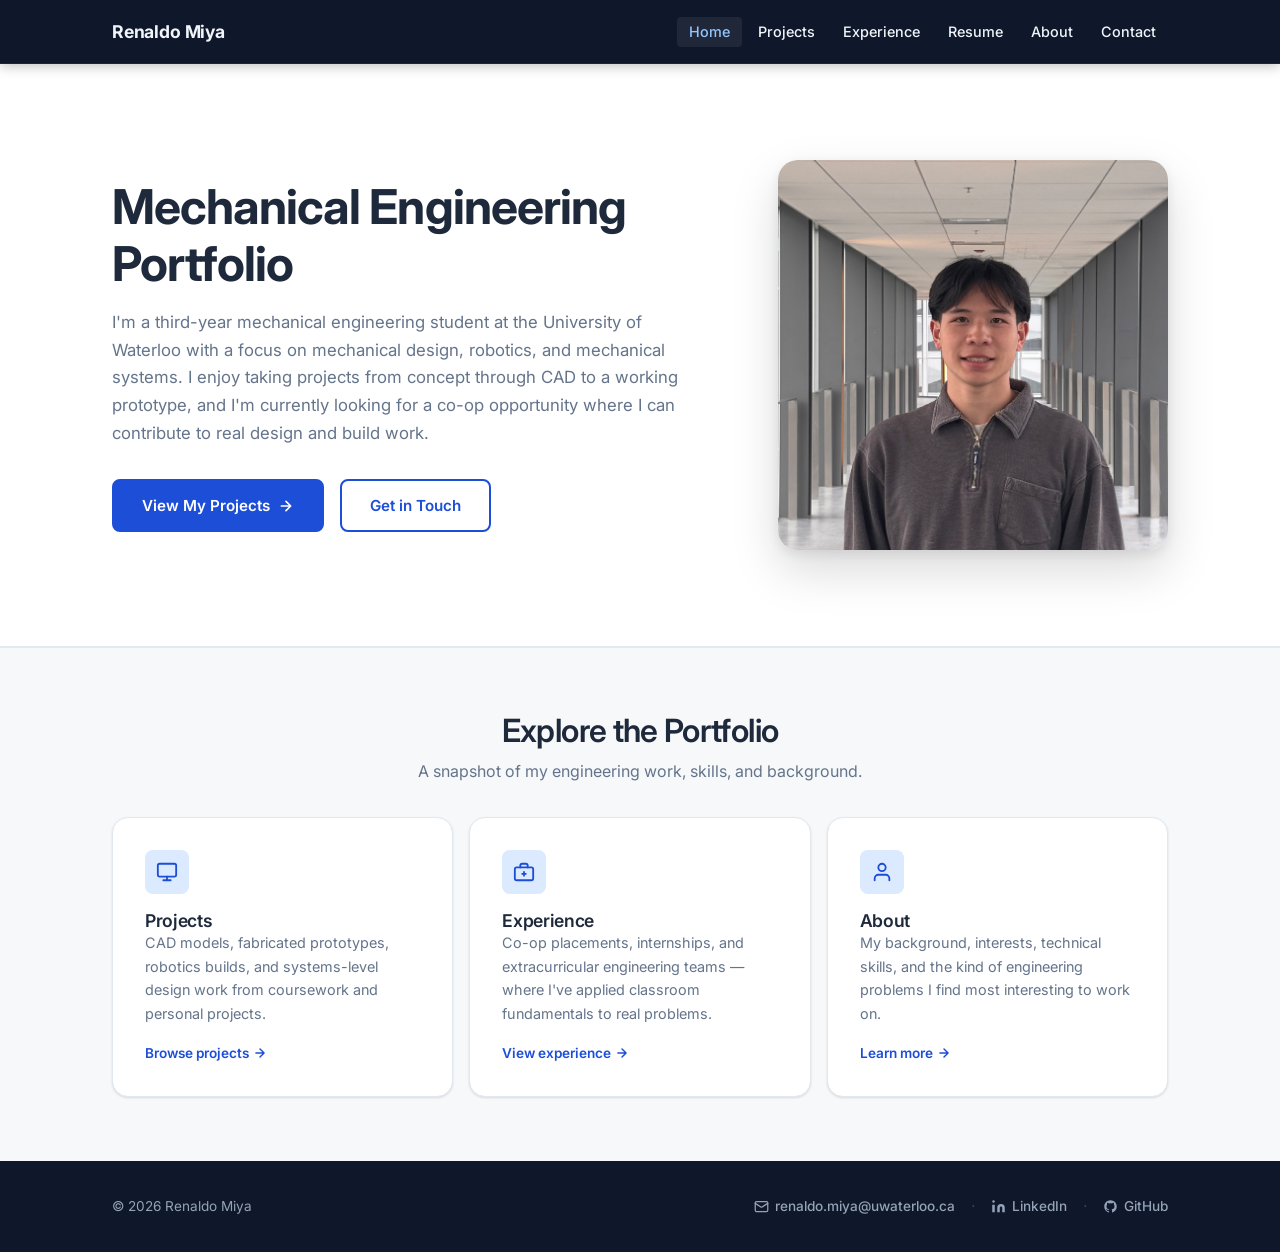
==== commit 98e27a8f: "Update index.html" ====
--- a/index.html
+++ b/index.html
@@ -69,7 +69,7 @@
 
         <div class="hero-photo-wrap">
           <img
-            src="images/headshot.jpeg"
+            src="images/headshot.jpg"
             alt="Photo of Renaldo Miya"
             class="hero-photo"
             onerror="this.parentElement.innerHTML = `
--- a/style.css
+++ b/style.css
@@ -349,20 +349,18 @@
 
 .hero-photo {
   display: block;
-  width: 260px;
-  height: 260px;
-  border-radius: var(--radius-lg);
+  width: 390px;
+  height: 390px;
+  border-radius: 20px;
   object-fit: cover;
   object-position: center top;
-  box-shadow: var(--shadow-lg);
-  border: 4px solid var(--color-surface);
-  outline: 2px solid var(--color-border);
+  box-shadow: 0 20px 48px rgba(0,0,0,.15), 0 4px 12px rgba(0,0,0,.08);
 }
 
 .hero-photo-placeholder {
-  width: 260px;
-  height: 260px;
-  border-radius: var(--radius-lg);
+  width: 390px;
+  height: 390px;
+  border-radius: 20px;
   background: #ffffff;
   display: flex;
   flex-direction: column;
@@ -372,9 +370,8 @@
   font-size: 0.8rem;
   font-weight: 500;
   gap: var(--space-sm);
-  box-shadow: var(--shadow-lg);
-  border: 4px solid var(--color-surface);
-  outline: 2px solid var(--color-border);
+  box-shadow: 0 20px 48px rgba(0,0,0,.15), 0 4px 12px rgba(0,0,0,.08);
+  border: 3px solid var(--color-accent-light);
 }
 
 .hero-photo-placeholder svg { opacity: .4; }
@@ -393,8 +390,8 @@
 
   .hero-photo,
   .hero-photo-placeholder {
-    width: 180px;
-    height: 180px;
+    width: 270px;
+    height: 270px;
   }
 
   .hero { padding-block: var(--space-xl); }
